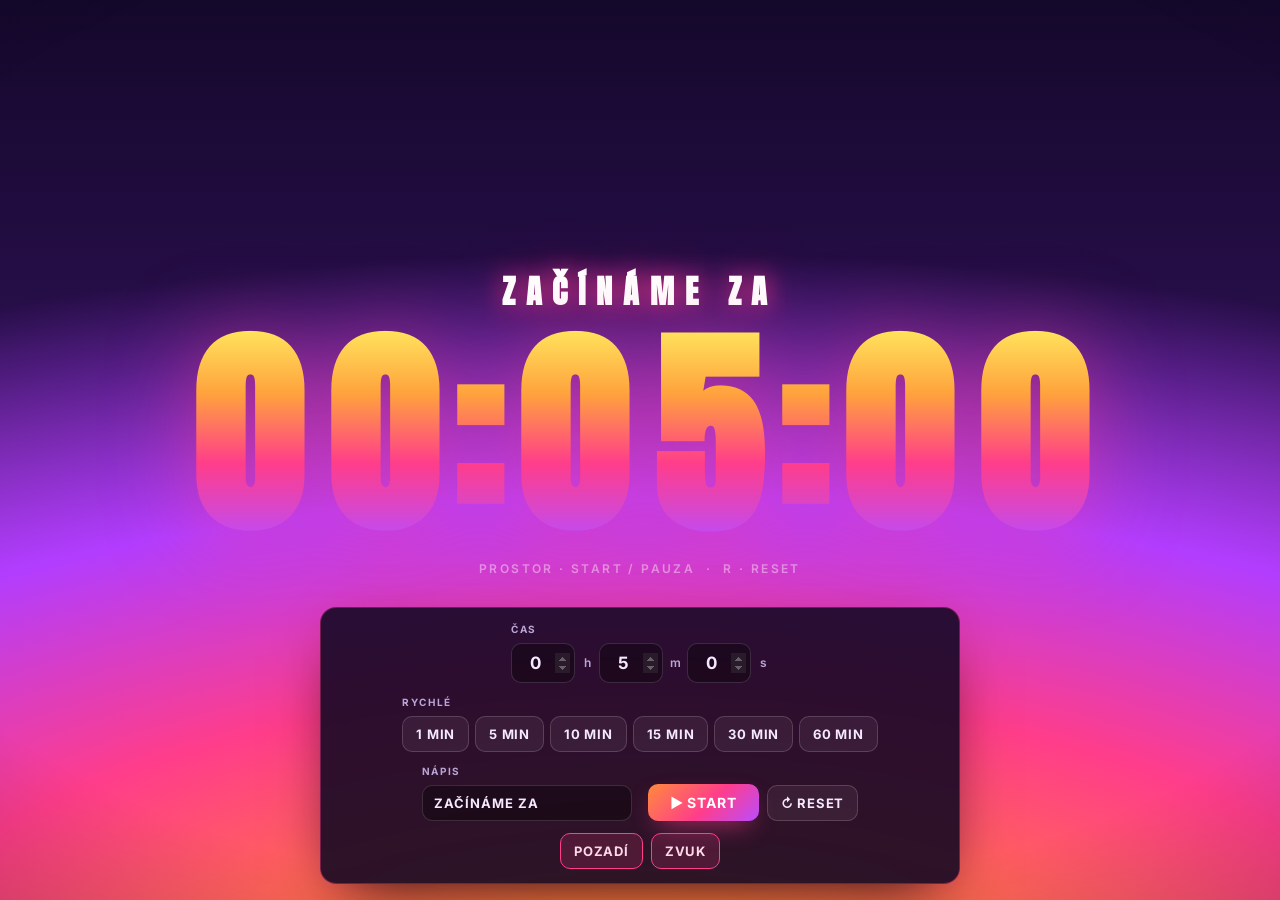
==== index.html @ ee132c08 "GTA VI styl odpočet - overlay pro OBS/StreamElements" ====
<!DOCTYPE html>
<html lang="cs">
<head>
<meta charset="utf-8">
<meta name="viewport" content="width=device-width, initial-scale=1">
<title>Odpočet</title>
<meta name="theme-color" content="#14082B">
<link rel="icon" href="data:image/svg+xml,%3Csvg xmlns='http://www.w3.org/2000/svg' viewBox='0 0 64 64'%3E%3Cdefs%3E%3ClinearGradient id='g' x1='0' y1='0' x2='0' y2='1'%3E%3Cstop offset='0' stop-color='%23FFE45C'/%3E%3Cstop offset='.5' stop-color='%23FF3D8B'/%3E%3Cstop offset='1' stop-color='%23B94DFF'/%3E%3C/linearGradient%3E%3C/defs%3E%3Crect width='64' height='64' rx='14' fill='url(%23g)'/%3E%3Ctext x='32' y='47' font-size='36' text-anchor='middle'%3E%E2%8F%B1%3C/text%3E%3C/svg%3E">
<link rel="preconnect" href="https://fonts.googleapis.com">
<link rel="preconnect" href="https://fonts.gstatic.com" crossorigin>
<link href="https://fonts.googleapis.com/css2?family=Anton&family=Inter:wght@500;600;700&display=swap" rel="stylesheet">
<style>
  :root{
    --pink:#FF3D8B; --orange:#FF8A3D; --yellow:#FFE45C; --purple:#B94DFF;
    --ink:#14082B; --panel:rgba(16,7,34,.88); --line:rgba(255,61,139,.35);
    --txt:#F5E9FF; --muted:#B9A6D6;
  }
  *{box-sizing:border-box}
  html,body{height:100%}
  body{
    margin:0; overflow:hidden; display:grid; place-items:center;
    font:600 14px/1.5 "Inter",system-ui,-apple-system,"Segoe UI",sans-serif;
    color:var(--txt);
    background:
      radial-gradient(140% 90% at 50% 118%, #FFC24B 0%, #FF7A3C 20%, #FF3D8B 46%, #B23DFF 70%, rgba(27,11,51,0) 100%),
      linear-gradient(180deg, #14082B 0%, #2A0F4E 42%, #5A1E68 72%, #8C2F63 100%);
    background-attachment:fixed;
    -webkit-font-smoothing:antialiased;
  }
  body::after{   /* jemný vinětový rám */
    content:""; position:fixed; inset:0; pointer-events:none;
    background:radial-gradient(120% 100% at 50% 45%, transparent 55%, rgba(10,4,20,.5) 100%);
  }
  body.transparent{background:transparent!important}
  body.transparent::after{background:none!important}

  .stage{ text-align:center; padding:20px; transform:translateY(-3vh); z-index:1 }
  .label{
    font-family:"Anton",sans-serif; text-transform:uppercase;
    font-size:clamp(15px,2.7vw,32px); letter-spacing:.34em; margin:0 0 clamp(6px,1.4vh,16px);
    color:#fff; text-shadow:0 0 24px rgba(255,61,139,.9), 0 0 60px rgba(255,61,139,.4);
    min-height:1em;
  }
  body.finished .label{ color:var(--yellow); text-shadow:0 0 26px rgba(255,228,92,.95) }
  .time{
    font-family:"Anton",sans-serif; font-size:clamp(74px,17vw,250px); line-height:1;
    letter-spacing:.01em; user-select:none;
    background:linear-gradient(180deg,#FFE45C 0%, #FFA23D 30%, #FF3D8B 62%, #B94DFF 100%);
    -webkit-background-clip:text; background-clip:text; color:transparent;
    filter:drop-shadow(0 8px 42px rgba(255,61,139,.5));
  }
  .time .d{ display:inline-block; width:.62em; text-align:center }
  /* .c (dvojtečka) schválně BEZ vlastních stylů: opacity/transform by vytvořily
     vlastní vrstvu a Chromium by glif v rámci background-clip:text nakreslilo mimo místo */
  .time.urgent{ animation:urg .5s ease-in-out infinite alternate }
  @keyframes urg{
    from{ filter:drop-shadow(0 0 16px rgba(255,61,139,.65)) }
    to  { filter:drop-shadow(0 0 52px rgba(255,228,92,.95)) }
  }
  body.finished .time{ animation:blink .5s steps(2,end) infinite }
  @keyframes blink{ 50%{ opacity:.25 } }
  .hint{
    margin-top:clamp(6px,1.5vh,16px); font-size:12px; letter-spacing:.2em;
    text-transform:uppercase; color:rgba(255,255,255,.45); min-height:1em;
  }

  /* ---------- ovládací panel ---------- */
  .panel{
    position:fixed; left:50%; bottom:16px; transform:translateX(-50%);
    z-index:20; display:flex; gap:12px 16px; flex-wrap:wrap; align-items:flex-end;
    justify-content:center; padding:14px 16px;
    max-width:min(1000px, calc(100vw - 20px));
    background:var(--panel); border:1px solid var(--line); border-radius:16px;
    backdrop-filter:blur(12px); -webkit-backdrop-filter:blur(12px);
    box-shadow:0 24px 60px -24px rgba(0,0,0,.9), 0 0 40px -18px rgba(255,61,139,.55);
    transition:opacity .25s, transform .25s;
  }
  .panel.hidden{ opacity:0; transform:translateX(-50%) translateY(16px); pointer-events:none }
  body.nocontrols .panel{ display:none }
  body.nocontrols .hint{ display:none }
  .grp{ display:flex; flex-direction:column; gap:6px }
  .grp>span.cap{
    font-size:10px; font-weight:700; letter-spacing:.16em; text-transform:uppercase; color:var(--muted)
  }
  .tinputs{ display:flex; gap:6px; align-items:center }
  .tinputs input{
    width:64px; text-align:center; font:700 17px "Inter",sans-serif; color:var(--txt);
    background:rgba(0,0,0,.35); border:1px solid rgba(255,255,255,.14); border-radius:10px; padding:9px 4px;
    color-scheme:dark; transition:border-color .15s, box-shadow .15s;
  }
  .tinputs input:focus{ outline:none; border-color:var(--pink); box-shadow:0 0 0 3px rgba(255,61,139,.25) }
  .tinputs input::-webkit-outer-spin-button,.tinputs input::-webkit-inner-spin-button{ opacity:.35 }
  .tinputs i{ font-style:normal; color:var(--muted); font-size:12px; width:12px; text-align:center }

  .presets{ display:flex; gap:6px; flex-wrap:wrap }
  .presets button{ min-width:56px }
  button{
    font:700 13px "Inter",sans-serif; color:var(--txt); cursor:pointer;
    background:rgba(255,255,255,.06); border:1px solid rgba(255,255,255,.16);
    border-radius:10px; padding:9px 13px; text-transform:uppercase; letter-spacing:.06em;
    transition:.15s;
  }
  button:hover{ border-color:var(--pink); color:#fff; background:rgba(255,61,139,.14) }
  button:active{ transform:translateY(1px) }
  button.primary{
    background:linear-gradient(135deg,var(--orange),var(--pink) 55%,var(--purple));
    border:none; color:#fff; padding:10px 22px; font-size:14px;
    box-shadow:0 10px 26px -10px rgba(255,61,139,.8);
  }
  button.primary:hover{ filter:brightness(1.1); background:linear-gradient(135deg,var(--orange),var(--pink) 55%,var(--purple)) }
  button.tog[aria-pressed="false"]{ opacity:.55 }
  button.tog[aria-pressed="true"]{ border-color:var(--pink); color:#FFD9EA; background:rgba(255,61,139,.16) }
  #labelIn{
    width:210px; font:700 13px "Inter",sans-serif; color:var(--txt); text-transform:uppercase;
    letter-spacing:.08em; background:rgba(0,0,0,.35); border:1px solid rgba(255,255,255,.14);
    border-radius:10px; padding:9px 11px; transition:border-color .15s, box-shadow .15s;
  }
  #labelIn:focus{ outline:none; border-color:var(--pink); box-shadow:0 0 0 3px rgba(255,61,139,.25) }
  .actions{ flex-direction:row; align-items:flex-end; gap:8px }

  @media (max-width:720px){
    .panel{ bottom:10px; padding:12px; gap:10px 12px }
    #labelIn{ width:150px }
    .tinputs input{ width:56px }
    .stage{ transform:translateY(-6vh) }
  }
  @media (prefers-reduced-motion:reduce){
    .time,.time.urgent,body.finished .time{ animation:none!important }
  }
</style>
</head>
<body>

  <div class="stage">
    <div class="label" id="label">Začínáme za</div>
    <div class="time" id="time">00:05:00</div>
    <div class="hint" id="hint">Prostor · start / pauza&nbsp;&nbsp;·&nbsp;&nbsp;R · reset</div>
  </div>

  <div class="panel" id="panel">
    <div class="grp">
      <span class="cap">Čas</span>
      <div class="tinputs">
        <input type="number" id="hh" min="0" max="99" value="0" aria-label="Hodiny"><i>h</i>
        <input type="number" id="mm" min="0" max="59" value="5" aria-label="Minuty"><i>m</i>
        <input type="number" id="ss" min="0" max="59" value="0" aria-label="Sekundy"><i>s</i>
      </div>
    </div>

    <div class="grp">
      <span class="cap">Rychlé</span>
      <div class="presets" id="presets">
        <button data-s="60">1 min</button>
        <button data-s="300">5 min</button>
        <button data-s="600">10 min</button>
        <button data-s="900">15 min</button>
        <button data-s="1800">30 min</button>
        <button data-s="3600">60 min</button>
      </div>
    </div>

    <div class="grp">
      <span class="cap">Nápis</span>
      <input type="text" id="labelIn" maxlength="36" placeholder="ZAČÍNÁME ZA" aria-label="Nápis nad odpočtem">
    </div>

    <div class="grp actions">
      <button class="primary" id="toggleBtn">&#9654; Start</button>
      <button id="resetBtn">&#8635; Reset</button>
    </div>

    <div class="grp actions">
      <button class="tog" id="bgBtn" aria-pressed="true" title="Průhledné pozadí pro OBS">Pozadí</button>
      <button class="tog" id="soundBtn" aria-pressed="true" title="Zvukový signál na konci">Zvuk</button>
    </div>
  </div>

<script>
/* ============================================================================
   ▸ NASTAVENÍ — uprav tady ◂
   Ve StreamElements: vlož tento soubor do pole HTML Custom widgetu a přepiš
   hodnoty níže. V OBS: čas řešíš rovnou v URL (?t=10:00), tady nic měnit nemusíš.
   ========================================================================== */
var DEFAULT_TIME   = "5:00";     // výchozí čas: "90" (sekund), "5:00", "1:30:00"
var DEFAULT_LABEL  = "Začínáme za";  // nápis nad odpočtem ("" = jen číslice)
var DEFAULT_BG     = true;       // true = vlastní pozadí, false = průhledné (overlay)
var DEFAULT_SOUND  = true;       // true = pípnutí na konci
/* ========================================================================== */
(function(){
  "use strict";
  var $ = function(id){ return document.getElementById(id); };
  var timeEl = $("time"), labelEl = $("label"), hintEl = $("hint"), panel = $("panel");
  var hh = $("hh"), mm = $("mm"), ss = $("ss"), labelIn = $("labelIn");
  var toggleBtn = $("toggleBtn"), resetBtn = $("resetBtn"), bgBtn = $("bgBtn"), soundBtn = $("soundBtn");

  /* ---------- nastavení (localStorage + URL) ---------- */
  var settings = { label:DEFAULT_LABEL, total:parseDur(DEFAULT_TIME), bg:DEFAULT_BG, sound:DEFAULT_SOUND };
  try{
    var saved = JSON.parse(localStorage.getItem("odpocet_settings") || "{}");
    if (saved && typeof saved === "object") for (var k in settings) if (k in saved) settings[k] = saved[k];
  }catch(e){}
  function save(){ try{ localStorage.setItem("odpocet_settings", JSON.stringify(settings)); }catch(e){} }

  var q = new URLSearchParams(location.search);
  function flag(v, def){ return v == null ? def : !/^(0|off|ne|no|false)$/i.test(v); }
  function parseDur(s){
    s = String(s).trim();
    if (/^\d+$/.test(s)) return parseInt(s,10);
    var p = s.split(":").map(Number);
    if (!p.length || p.some(function(n){ return !isFinite(n); })) return 300;
    if (p.length === 3) return p[0]*3600 + p[1]*60 + p[2];
    if (p.length === 2) return p[0]*60 + p[1];
    return 300;
  }

  var total = settings.total;                       // sekundy
  var urlTotal = null;
  if (q.get("t") != null) urlTotal = parseDur(q.get("t"));
  else if (q.get("h") != null || q.get("m") != null || q.get("s") != null)
    urlTotal = (+q.get("h")||0)*3600 + (+q.get("m")||0)*60 + (+q.get("s")||0);
  if (urlTotal != null && urlTotal > 0) total = urlTotal;   // z URL se neukládá
  var urlLabel = q.get("label");
  var useBg     = flag(q.get("bg"),     settings.bg);
  var useSound  = flag(q.get("sound"),  settings.sound);
  var noControls = !flag(q.get("controls"), true);   // ?controls=0 → panel trvale skrytý
  var autostart = q.get("autostart") != null && /^(1|on|ano|yes|true)$/i.test(q.get("autostart"));
  var loopMode  = q.get("loop") != null && /^(1|on|ano|yes|true)$/i.test(q.get("loop"));

  /* ---------- stav časovače ---------- */
  var remainingMs = total * 1000, endsAt = 0, running = false, timer = null;
  var lastSec = -1, finished = false, loopT = null;

  /* ---------- vykreslování číslic ---------- */
  var digitSpans = [];
  (function build(){
    var chars = "00:00:00".split("");
    timeEl.innerHTML = chars.map(function(c){
      return '<span class="' + (c === ":" ? "c" : "d") + '">' + c + "</span>";
    }).join("");
    digitSpans = Array.prototype.slice.call(timeEl.querySelectorAll(".d"));
  })();
  function fmt(s){
    var h = Math.floor(s/3600), m = Math.floor((s%3600)/60), x = s%60;
    return [h,m,x].map(function(n){ return String(n).padStart(2,"0"); }).join("");
  }
  function render(){
    var s = Math.max(0, Math.ceil(remainingMs/1000));
    if (s === lastSec) return;
    lastSec = s;
    var f = fmt(s), changed = false;
    for (var i = 0; i < digitSpans.length; i++){
      var ch = f[i];
      if (digitSpans[i].textContent !== ch){ digitSpans[i].textContent = ch; changed = true; }
    }
    if (changed) document.title = f.slice(0,2) + ":" + f.slice(2,4) + ":" + f.slice(4) + " · odpočet";
    timeEl.classList.toggle("urgent", s <= 10 && s > 0 && !finished);
  }

  /* ---------- zvuk ---------- */
  var ac = null;
  function ensureAudio(){
    if (!useSound) return;
    try{
      if (!ac) ac = new (window.AudioContext || window.webkitAudioContext)();
      if (ac.state === "suspended") ac.resume().catch(function(){});
    }catch(e){}
  }
  function beep(){
    if (!useSound) return;
    try{
      ensureAudio();
      if (!ac) return;
      var t0 = ac.currentTime;
      for (var i = 0; i < 3; i++){
        var o = ac.createOscillator(), g = ac.createGain(), t = t0 + i*0.3;
        o.type = "square"; o.frequency.value = (i % 2) ? 660 : 880;
        g.gain.setValueAtTime(0.0001, t);
        g.gain.exponentialRampToValueAtTime(0.22, t + 0.02);
        g.gain.exponentialRampToValueAtTime(0.0001, t + 0.24);
        o.connect(g); g.connect(ac.destination);
        o.start(t); o.stop(t + 0.27);
      }
    }catch(e){}
  }

  /* ---------- ovládání ---------- */
  function setFinishedLook(on){
    finished = on;
    document.body.classList.toggle("finished", on);
    labelEl.textContent = on ? "Konec" : labelIn.value.trim();
  }
  function start(){
    if (running) return;
    if (remainingMs <= 0) remainingMs = total * 1000;
    if (remainingMs <= 0) return;
    setFinishedLook(false);
    ensureAudio();
    endsAt = performance.now() + remainingMs;
    running = true;
    toggleBtn.innerHTML = "&#10074;&#10074; Pauza";
    tick();
    timer = setInterval(tick, 100);
  }
  function pause(){
    if (!running) return;
    remainingMs = Math.max(0, endsAt - performance.now());
    running = false; clearInterval(timer); timer = null;
    toggleBtn.innerHTML = "&#9654; Start";
    render();
  }
  function reset(){
    running = false; clearInterval(timer); timer = null; clearTimeout(loopT);
    remainingMs = total * 1000; lastSec = -1;
    setFinishedLook(false);
    toggleBtn.innerHTML = "&#9654; Start";
    render();
  }
  function finish(){
    running = false; clearInterval(timer); timer = null;
    remainingMs = 0; lastSec = -1;
    toggleBtn.innerHTML = "&#9654; Start";
    setFinishedLook(true);
    render();
    beep();
    if (loopMode) loopT = setTimeout(function(){ reset(); start(); }, 2500);
  }
  function tick(){
    if (!running) return;
    remainingMs = endsAt - performance.now();
    if (remainingMs <= 0){ finish(); return; }
    render();
  }

  /* ---------- panel: čas, presety, nápis ---------- */
  function inputsToTotal(){
    var t = (+hh.value||0)*3600 + (+mm.value||0)*60 + (+ss.value||0);
    total = Math.max(0, t);
    if (!running){ remainingMs = total * 1000; lastSec = -1; setFinishedLook(false); render(); }
    settings.total = total; save();
  }
  function totalToInputs(t){
    hh.value = Math.floor(t/3600);
    mm.value = Math.floor((t%3600)/60);
    ss.value = t%60;
  }
  [hh,mm,ss].forEach(function(el){
    el.addEventListener("change", inputsToTotal);
    el.addEventListener("input", function(){
      var v = parseInt(el.value,10);
      if (isFinite(v)){
        var max = +el.max;
        if (v > max) el.value = max;
        if (v < 0) el.value = 0;
      }
    });
  });
  $("presets").addEventListener("click", function(e){
    var b = e.target.closest("button[data-s]");
    if (!b) return;
    total = +b.dataset.s;
    totalToInputs(total);
    reset();
    settings.total = total; save();
  });

  labelIn.addEventListener("input", function(){
    settings.label = labelIn.value; save();
    if (!finished) labelEl.textContent = labelIn.value.trim();
  });

  toggleBtn.addEventListener("click", function(){ running ? pause() : start(); });
  resetBtn.addEventListener("click", reset);

  bgBtn.addEventListener("click", function(){
    useBg = !useBg; settings.bg = useBg; save(); applyBg();
  });
  soundBtn.addEventListener("click", function(){
    useSound = !useSound; settings.sound = useSound; save(); applySound();
    if (useSound) ensureAudio();
  });
  function applyBg(){
    document.body.classList.toggle("transparent", !useBg);
    bgBtn.setAttribute("aria-pressed", String(useBg));
  }
  function applySound(){
    soundBtn.setAttribute("aria-pressed", String(useSound));
  }

  /* ---------- klávesnice ---------- */
  document.addEventListener("keydown", function(e){
    var t = e.target;
    if (t && (t.tagName === "INPUT" || t.tagName === "TEXTAREA" || t.isContentEditable)) return;
    if (e.code === "Space"){ e.preventDefault(); running ? pause() : start(); }
    else if (e.key === "r" || e.key === "R" || e.key === "ř" || e.key === "Ř"){ e.preventDefault(); reset(); }
  });

  /* ---------- samoúkrytí panelu ---------- */
  var hideT = null;
  function poke(){
    panel.classList.remove("hidden");
    clearTimeout(hideT);
    hideT = setTimeout(function(){ panel.classList.add("hidden"); }, 3500);
  }
  ["mousemove","mousedown","keydown","touchstart","wheel"].forEach(function(ev){
    window.addEventListener(ev, poke, {passive:true});
  });

  /* ---------- start ---------- */
  if (urlLabel != null) labelIn.value = urlLabel;
  else labelIn.value = settings.label;
  totalToInputs(total);
  applyBg(); applySound();
  if (noControls) document.body.classList.add("nocontrols");
  else poke();
  labelEl.textContent = labelIn.value.trim();
  render();
  if (autostart) start();
})();
</script>
</body>
</html>
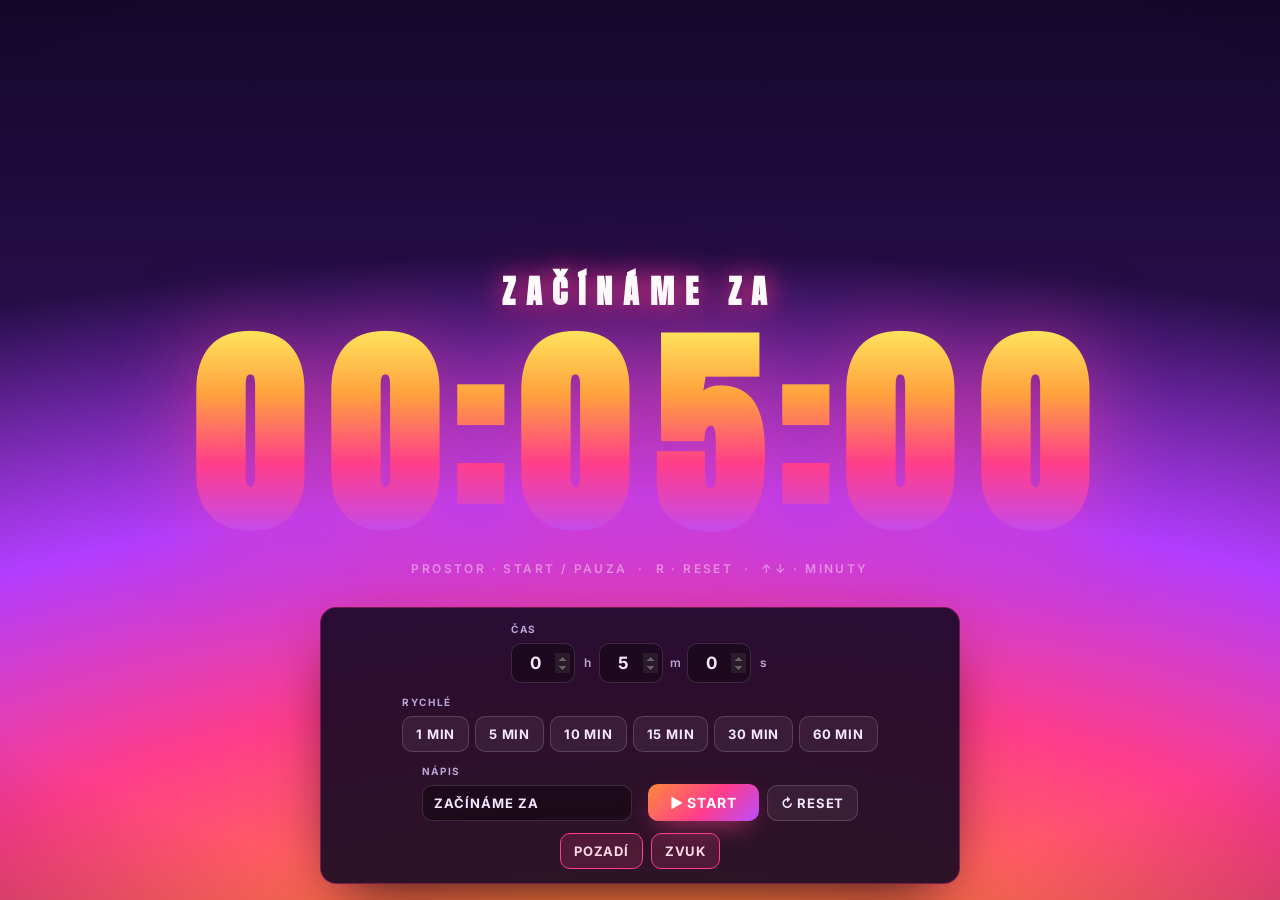
==== commit 019b3a6a: "panel skryty v overlayi + nastaveni pres StreamElements fieldData + sipky pro OBS" ====
--- a/index.html
+++ b/index.html
@@ -76,7 +76,7 @@
     transition:opacity .25s, transform .25s;
   }
   .panel.hidden{ opacity:0; transform:translateX(-50%) translateY(16px); pointer-events:none }
-  body.nocontrols .panel{ display:none }
+  body.nocontrols .panel{ display:none }   /* v overlayi panel NIKDY nevidět */
   body.nocontrols .hint{ display:none }
   .grp{ display:flex; flex-direction:column; gap:6px }
   .grp>span.cap{
@@ -134,7 +134,7 @@
   <div class="stage">
     <div class="label" id="label">Začínáme za</div>
     <div class="time" id="time">00:05:00</div>
-    <div class="hint" id="hint">Prostor · start / pauza&nbsp;&nbsp;·&nbsp;&nbsp;R · reset</div>
+    <div class="hint" id="hint">Prostor · start / pauza&nbsp;&nbsp;·&nbsp;&nbsp;R · reset&nbsp;&nbsp;·&nbsp;&nbsp;↑↓ · minuty</div>
   </div>
 
   <div class="panel" id="panel">
@@ -185,6 +185,7 @@
 var DEFAULT_LABEL  = "Začínáme za";  // nápis nad odpočtem ("" = jen číslice)
 var DEFAULT_BG     = true;       // true = vlastní pozadí, false = průhledné (overlay)
 var DEFAULT_SOUND  = true;       // true = pípnutí na konci
+   // (Ve StreamElements má přednost nastavení widgetu — pole time/label/bg/sound.)
 /* ========================================================================== */
 (function(){
   "use strict";
@@ -200,6 +201,24 @@
     if (saved && typeof saved === "object") for (var k in settings) if (k in saved) settings[k] = saved[k];
   }catch(e){}
   function save(){ try{ localStorage.setItem("odpocet_settings", JSON.stringify(settings)); }catch(e){} }
+
+  /* ---------- StreamElements: nastavení widgetu (na streamu se nikdy neukáže) ----------
+     Pole přidáš v editoru widgetu (Custom → Data). Podporovaná jména polí:
+     time, label, bg, sound, autostart, loop */
+  var inWidget = (typeof fieldData !== "undefined") || (typeof SE_API !== "undefined");
+  function seField(n){
+    try{
+      if (typeof fieldData === "object" && fieldData && fieldData[n] != null && fieldData[n] !== "") return fieldData[n];
+    }catch(e){}
+    return null;
+  }
+  function seBool(n){ var v = seField(n); return v != null && /^(1|on|ano|yes|true)$/i.test(String(v)); }
+  if (inWidget){
+    var seT = seField("time");  if (seT != null) settings.total = parseDur(seT);
+    var seL = seField("label"); if (seL != null) settings.label  = seL;
+    var seB = seField("bg");    if (seB != null) settings.bg     = /^(1|on|ano|yes|true)$/i.test(String(seB));
+    var seS = seField("sound"); if (seS != null) settings.sound  = /^(1|on|ano|yes|true)$/i.test(String(seS));
+  }
 
   var q = new URLSearchParams(location.search);
   function flag(v, def){ return v == null ? def : !/^(0|off|ne|no|false)$/i.test(v); }
@@ -222,9 +241,11 @@
   var urlLabel = q.get("label");
   var useBg     = flag(q.get("bg"),     settings.bg);
   var useSound  = flag(q.get("sound"),  settings.sound);
-  var noControls = !flag(q.get("controls"), true);   // ?controls=0 → panel trvale skrytý
-  var autostart = q.get("autostart") != null && /^(1|on|ano|yes|true)$/i.test(q.get("autostart"));
-  var loopMode  = q.get("loop") != null && /^(1|on|ano|yes|true)$/i.test(q.get("loop"));
+  var noControls = inWidget || !flag(q.get("controls"), true);  // widget/OBS: panel se NIKDY neukáže
+  function truthy(v){ return v != null && /^(1|on|ano|yes|true)$/i.test(String(v)); }
+  var autostart = q.get("autostart") != null ? truthy(q.get("autostart"))
+                : (inWidget && seField("autostart") == null ? true : seBool("autostart"));
+  var loopMode  = q.get("loop") != null ? truthy(q.get("loop")) : seBool("loop");
 
   /* ---------- stav časovače ---------- */
   var remainingMs = total * 1000, endsAt = 0, running = false, timer = null;
@@ -392,6 +413,24 @@
     if (t && (t.tagName === "INPUT" || t.tagName === "TEXTAREA" || t.isContentEditable)) return;
     if (e.code === "Space"){ e.preventDefault(); running ? pause() : start(); }
     else if (e.key === "r" || e.key === "R" || e.key === "ř" || e.key === "Ř"){ e.preventDefault(); reset(); }
+    /* ↑ / ↓ — ±1 min (Shift = ±10 s); za běhu posune konec, jinak restart.
+       Panel se tím NIKDY neukáže — v overlayi se čas mění jen takhle nebo
+       přes nastavení widgetu (StreamElements) / URL (OBS). */
+    else if (e.key === "ArrowUp" || e.key === "ArrowDown"){
+      e.preventDefault();
+      var step = (e.shiftKey ? 10 : 60) * (e.key === "ArrowDown" ? -1 : 1);
+      total = Math.max(0, total + step);
+      totalToInputs(total);
+      if (running){
+        endsAt += step * 1000;
+        remainingMs = endsAt - performance.now();
+        if (remainingMs <= 0) finish();
+        else { lastSec = -1; render(); }
+      } else {
+        remainingMs = total * 1000; lastSec = -1; setFinishedLook(false); render();
+      }
+      settings.total = total; save();
+    }
   });
 
   /* ---------- samoúkrytí panelu ---------- */
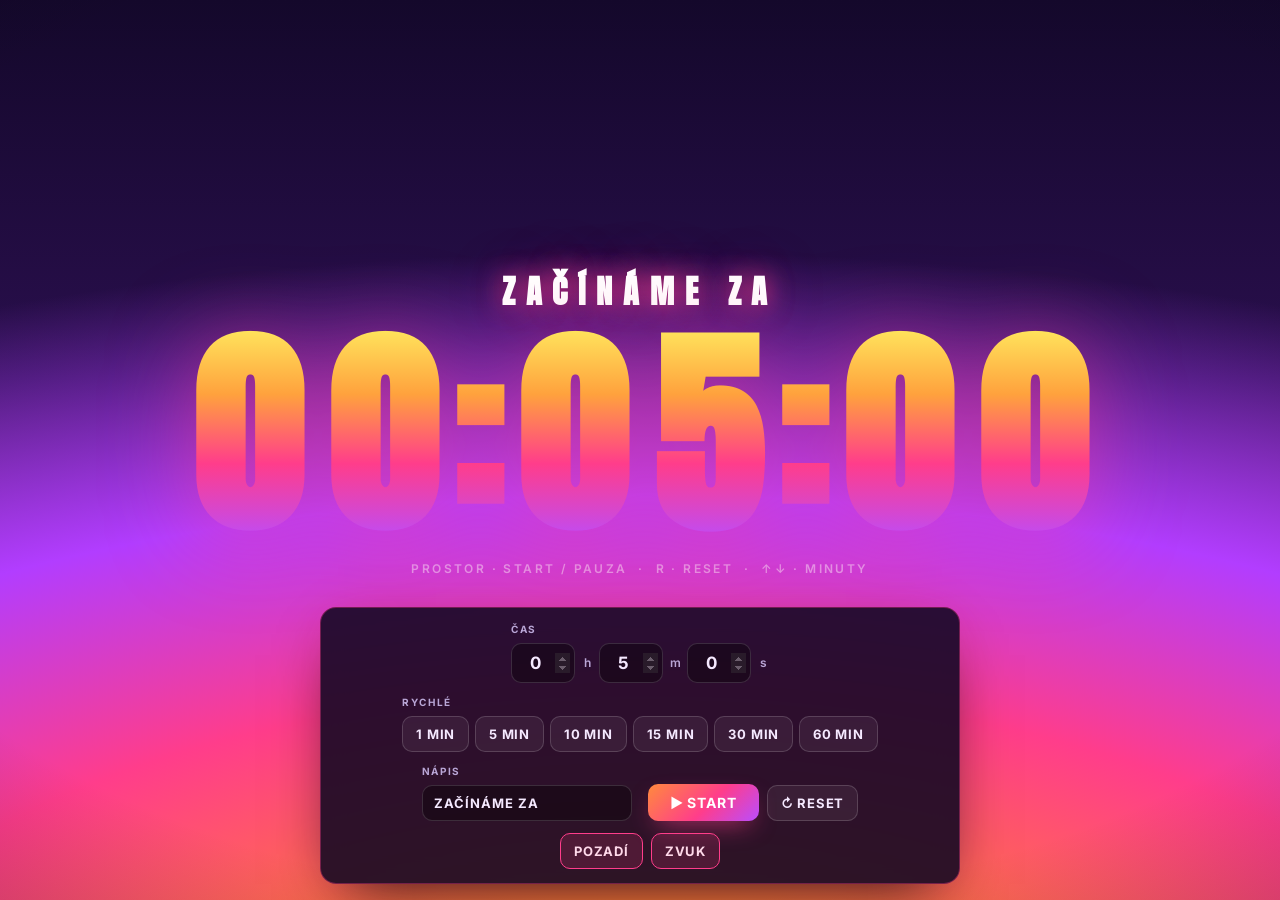
==== commit 56d175bf: "poradny widget pro StreamElements: rozdeleni HTML/CSS/JS/FIELDS + onWidgetLoad" ====
--- a/index.html
+++ b/index.html
@@ -10,29 +10,37 @@
 <link rel="preconnect" href="https://fonts.gstatic.com" crossorigin>
 <link href="https://fonts.googleapis.com/css2?family=Anton&family=Inter:wght@500;600;700&display=swap" rel="stylesheet">
 <style>
-  :root{
+  .odpocet{
     --pink:#FF3D8B; --orange:#FF8A3D; --yellow:#FFE45C; --purple:#B94DFF;
     --ink:#14082B; --panel:rgba(16,7,34,.88); --line:rgba(255,61,139,.35);
     --txt:#F5E9FF; --muted:#B9A6D6;
   }
   *{box-sizing:border-box}
   html,body{height:100%}
-  body{
-    margin:0; overflow:hidden; display:grid; place-items:center;
+  body{ margin:0; overflow:hidden }
+  .odpocet{
+    position:absolute; inset:0; overflow:hidden;
+    display:grid; place-items:center;
     font:600 14px/1.5 "Inter",system-ui,-apple-system,"Segoe UI",sans-serif;
     color:var(--txt);
     background:
       radial-gradient(140% 90% at 50% 118%, #FFC24B 0%, #FF7A3C 20%, #FF3D8B 46%, #B23DFF 70%, rgba(27,11,51,0) 100%),
       linear-gradient(180deg, #14082B 0%, #2A0F4E 42%, #5A1E68 72%, #8C2F63 100%);
-    background-attachment:fixed;
     -webkit-font-smoothing:antialiased;
   }
-  body::after{   /* jemný vinětový rám */
-    content:""; position:fixed; inset:0; pointer-events:none;
+  .odpocet::after{   /* jemný vinětový rám */
+    content:""; position:absolute; inset:0; pointer-events:none;
     background:radial-gradient(120% 100% at 50% 45%, transparent 55%, rgba(10,4,20,.5) 100%);
   }
-  body.transparent{background:transparent!important}
-  body.transparent::after{background:none!important}
+  .odpocet.transparent{background:transparent!important}
+  .odpocet.transparent::after{background:none!important}
+  /* StreamElements: velikost číslic podle boxu widgetu (když prohlížeč podporuje
+     container queries), jinak se sáhne po vw jako dřív */
+  @supports (font-size:1cqw){
+    .odpocet{ container-type:size }
+    .label{ font-size:clamp(15px,2.7cqw,32px) }
+    .time{ font-size:clamp(74px,17cqw,250px) }
+  }
 
   .stage{ text-align:center; padding:20px; transform:translateY(-3vh); z-index:1 }
   .label{
@@ -41,7 +49,7 @@
     color:#fff; text-shadow:0 0 24px rgba(255,61,139,.9), 0 0 60px rgba(255,61,139,.4);
     min-height:1em;
   }
-  body.finished .label{ color:var(--yellow); text-shadow:0 0 26px rgba(255,228,92,.95) }
+  .odpocet.finished .label{ color:var(--yellow); text-shadow:0 0 26px rgba(255,228,92,.95) }
   .time{
     font-family:"Anton",sans-serif; font-size:clamp(74px,17vw,250px); line-height:1;
     letter-spacing:.01em; user-select:none;
@@ -57,7 +65,7 @@
     from{ filter:drop-shadow(0 0 16px rgba(255,61,139,.65)) }
     to  { filter:drop-shadow(0 0 52px rgba(255,228,92,.95)) }
   }
-  body.finished .time{ animation:blink .5s steps(2,end) infinite }
+  .odpocet.finished .time{ animation:blink .5s steps(2,end) infinite }
   @keyframes blink{ 50%{ opacity:.25 } }
   .hint{
     margin-top:clamp(6px,1.5vh,16px); font-size:12px; letter-spacing:.2em;
@@ -76,8 +84,8 @@
     transition:opacity .25s, transform .25s;
   }
   .panel.hidden{ opacity:0; transform:translateX(-50%) translateY(16px); pointer-events:none }
-  body.nocontrols .panel{ display:none }   /* v overlayi panel NIKDY nevidět */
-  body.nocontrols .hint{ display:none }
+  .odpocet.nocontrols .panel{ display:none }   /* v overlayi panel NIKDY nevidět */
+  .odpocet.nocontrols .hint{ display:none }
   .grp{ display:flex; flex-direction:column; gap:6px }
   .grp>span.cap{
     font-size:10px; font-weight:700; letter-spacing:.16em; text-transform:uppercase; color:var(--muted)
@@ -125,11 +133,12 @@
     .stage{ transform:translateY(-6vh) }
   }
   @media (prefers-reduced-motion:reduce){
-    .time,.time.urgent,body.finished .time{ animation:none!important }
+    .time,.time.urgent,.odpocet.finished .time{ animation:none!important }
   }
 </style>
 </head>
 <body>
+<div class="odpocet" id="odpocet">
 
   <div class="stage">
     <div class="label" id="label">Začínáme za</div>
@@ -174,22 +183,24 @@
       <button class="tog" id="soundBtn" aria-pressed="true" title="Zvukový signál na konci">Zvuk</button>
     </div>
   </div>
+</div>
 
 <script>
 /* ============================================================================
    ▸ NASTAVENÍ — uprav tady ◂
-   Ve StreamElements: vlož tento soubor do pole HTML Custom widgetu a přepiš
-   hodnoty níže. V OBS: čas řešíš rovnou v URL (?t=10:00), tady nic měnit nemusíš.
+   Prohlížeč / OBS: čas řešíš v URL (?t=10:00) nebo tímhle blokem.
+   StreamElements: sem nesahej — vše se nastavuje v editoru widgetu
+   (záložka FIELDS, soubor streamelements/fields.json).
    ========================================================================== */
 var DEFAULT_TIME   = "5:00";     // výchozí čas: "90" (sekund), "5:00", "1:30:00"
 var DEFAULT_LABEL  = "Začínáme za";  // nápis nad odpočtem ("" = jen číslice)
 var DEFAULT_BG     = true;       // true = vlastní pozadí, false = průhledné (overlay)
 var DEFAULT_SOUND  = true;       // true = pípnutí na konci
-   // (Ve StreamElements má přednost nastavení widgetu — pole time/label/bg/sound.)
 /* ========================================================================== */
 (function(){
   "use strict";
   var $ = function(id){ return document.getElementById(id); };
+  var root = document.getElementById("odpocet") || document.body;  // kořen widgetu (ve StreamElements jen div)
   var timeEl = $("time"), labelEl = $("label"), hintEl = $("hint"), panel = $("panel");
   var hh = $("hh"), mm = $("mm"), ss = $("ss"), labelIn = $("labelIn");
   var toggleBtn = $("toggleBtn"), resetBtn = $("resetBtn"), bgBtn = $("bgBtn"), soundBtn = $("soundBtn");
@@ -307,7 +318,7 @@
   /* ---------- ovládání ---------- */
   function setFinishedLook(on){
     finished = on;
-    document.body.classList.toggle("finished", on);
+    root.classList.toggle("finished", on);
     labelEl.textContent = on ? "Konec" : labelIn.value.trim();
   }
   function start(){
@@ -400,7 +411,7 @@
     if (useSound) ensureAudio();
   });
   function applyBg(){
-    document.body.classList.toggle("transparent", !useBg);
+    root.classList.toggle("transparent", !useBg);
     bgBtn.setAttribute("aria-pressed", String(useBg));
   }
   function applySound(){
@@ -444,16 +455,53 @@
     window.addEventListener(ev, poke, {passive:true});
   });
 
-  /* ---------- start ---------- */
-  if (urlLabel != null) labelIn.value = urlLabel;
-  else labelIn.value = settings.label;
-  totalToInputs(total);
-  applyBg(); applySound();
-  if (noControls) document.body.classList.add("nocontrols");
-  else poke();
-  labelEl.textContent = labelIn.value.trim();
-  render();
-  if (autostart) start();
+  /* ---------- StreamElements: pole přijdou událostí onWidgetLoad ---------- */
+  function applyFieldsLive(fd){
+    if (!fd) return;
+    if (fd.time != null && fd.time !== ""){
+      var t = parseDur(fd.time);
+      if (t > 0 && t !== total){         /* jen když se čas liší — jinak by se rozběh odpočet znovu */
+        total = t; totalToInputs(total); lastSec = -1;
+        remainingMs = total * 1000;
+        if (running) endsAt = performance.now() + remainingMs;
+      }
+    }
+    if (fd.label != null){
+      settings.label = String(fd.label); labelIn.value = settings.label;
+      if (!finished) labelEl.textContent = settings.label.trim();
+    }
+    if (fd.bg    != null){ useBg    = truthy(fd.bg);    settings.bg    = useBg; }
+    if (fd.sound != null){ useSound = truthy(fd.sound); settings.sound = useSound; }
+    if (fd.autostart != null) autostart = truthy(fd.autostart);
+    if (fd.loop      != null) loopMode  = truthy(fd.loop);
+    applyBg(); applySound(); render();
+    if (booted && autostart && !running && !finished) start();
+  }
+
+  var booted = false;
+  function boot(){
+    if (booted) return;
+    booted = true;
+    if (urlLabel != null) labelIn.value = urlLabel;
+    else labelIn.value = settings.label;
+    totalToInputs(total);
+    applyBg(); applySound();
+    if (noControls) root.classList.add("nocontrols");
+    else poke();
+    labelEl.textContent = labelIn.value.trim();
+    render();
+    if (autostart) start();
+  }
+  window.addEventListener("onWidgetLoad", function(obj){
+    /* tato událost přichází JEN ve StreamElements → panel tam nikdy nevidět */
+    root.classList.add("nocontrols");
+    try{ applyFieldsLive(obj && obj.detail ? obj.detail.fieldData : null); }catch(e){}
+    boot();
+  });
+  /* mimo StreamElements startujeme hned; ve widgetu čekáme na onWidgetLoad
+     (záložní start po 1,5 s, kdyby event nepřišel) */
+  if (!inWidget) boot();
+  else setTimeout(boot, 1500);
 })();
 </script>
 </body>
